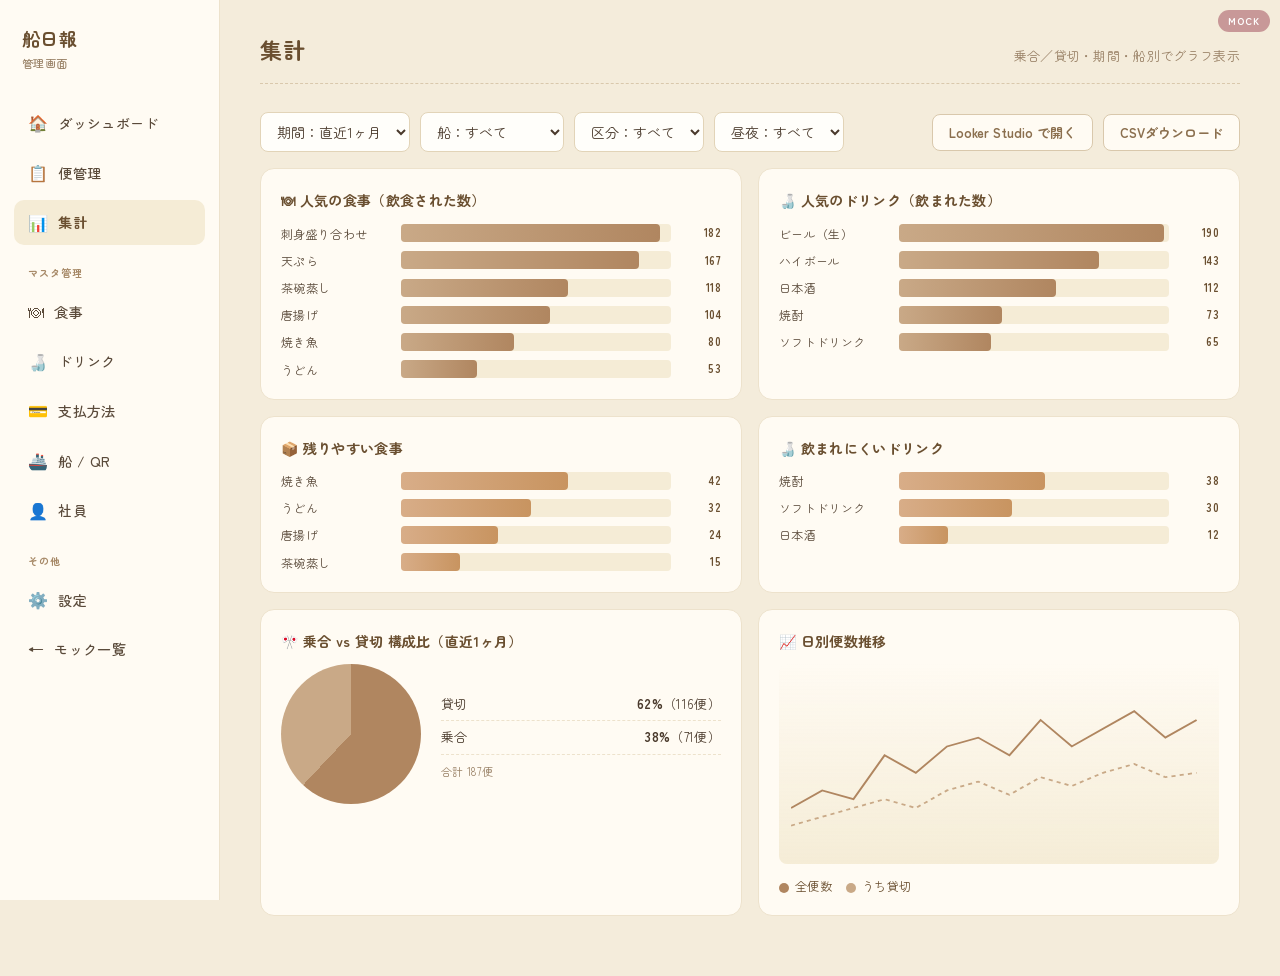
==== admin-analytics.html @ babae994 "Add: 管理画面モック（ダッシュ・便管理・詳細・集計・マスタ・設定）" ====
<!DOCTYPE html>
<html lang="ja">
<head>
<meta charset="UTF-8">
<meta name="viewport" content="width=device-width, initial-scale=1">
<title>集計 ｜ 船日報</title>
<link rel="stylesheet" href="admin.css">
<style>
  .line-chart {
    height: 200px;
    background: linear-gradient(to top, #f5ecd6, transparent);
    border-radius: 8px;
    position: relative;
    margin-top: 8px;
    padding: 12px;
  }
  .line-chart svg {
    width: 100%;
    height: 100%;
  }
  .legend {
    display: flex;
    gap: 14px;
    margin-top: 12px;
    font-size: 12px;
    color: #6a4f30;
  }
  .legend .dot {
    display: inline-block;
    width: 10px;
    height: 10px;
    border-radius: 50%;
    margin-right: 6px;
    vertical-align: middle;
  }
  .pie-chart-mock {
    display: flex;
    gap: 20px;
    align-items: center;
  }
  .pie {
    width: 140px;
    height: 140px;
    border-radius: 50%;
    background: conic-gradient(#b08660 0% 62%, #c9a987 62% 100%);
    flex-shrink: 0;
  }
  .pie-legend {
    flex: 1;
    font-size: 13px;
  }
  .pie-legend .li {
    display: flex;
    justify-content: space-between;
    padding: 6px 0;
    border-bottom: 1px dashed #ede2cc;
  }
</style>
</head>
<body>
<div class="mock-badge">MOCK</div>
<div class="admin-shell">

  <aside class="admin-nav">
    <div class="brand">船日報<small>管理画面</small></div>
    <ul>
      <li><a href="admin.html"><span class="nav-icon">🏠</span>ダッシュボード</a></li>
      <li><a href="admin-voyages.html"><span class="nav-icon">📋</span>便管理</a></li>
      <li><a href="admin-analytics.html" class="active"><span class="nav-icon">📊</span>集計</a></li>
    </ul>
    <div class="nav-section">マスタ管理</div>
    <ul>
      <li><a href="admin-masters.html?tab=food"><span class="nav-icon">🍽</span>食事</a></li>
      <li><a href="admin-masters.html?tab=drink"><span class="nav-icon">🍶</span>ドリンク</a></li>
      <li><a href="admin-masters.html?tab=payment"><span class="nav-icon">💳</span>支払方法</a></li>
      <li><a href="admin-masters.html?tab=ship"><span class="nav-icon">🚢</span>船 / QR</a></li>
      <li><a href="admin-masters.html?tab=employee"><span class="nav-icon">👤</span>社員</a></li>
    </ul>
    <div class="nav-section">その他</div>
    <ul>
      <li><a href="admin-settings.html"><span class="nav-icon">⚙️</span>設定</a></li>
      <li><a href="index.html"><span class="nav-icon">←</span>モック一覧</a></li>
    </ul>
  </aside>

  <main class="admin-main">
    <div class="page-header">
      <h1>集計</h1>
      <div class="meta">乗合／貸切・期間・船別でグラフ表示</div>
    </div>

    <div class="toolbar">
      <select class="select">
        <option>期間：直近1ヶ月</option>
        <option>直近1週間</option>
        <option>直近3ヶ月</option>
      </select>
      <select class="select">
        <option>船：すべて</option>
        <option>第十八あみ達丸</option>
      </select>
      <select class="select">
        <option>区分：すべて</option>
        <option>乗合</option>
        <option>貸切</option>
      </select>
      <select class="select">
        <option>昼夜：すべて</option>
      </select>
      <div class="spacer"></div>
      <button class="btn btn-secondary">Looker Studio で開く</button>
      <button class="btn btn-secondary">CSVダウンロード</button>
    </div>

    <div class="chart-grid">

      <div class="chart-box">
        <h3>🍽 人気の食事（飲食された数）</h3>
        <div class="bar-chart">
          <div class="bar-row"><span class="bar-label">刺身盛り合わせ</span><div class="bar"><div class="bar-fill" style="width:96%;"></div></div><span class="bar-value">182</span></div>
          <div class="bar-row"><span class="bar-label">天ぷら</span><div class="bar"><div class="bar-fill" style="width:88%;"></div></div><span class="bar-value">167</span></div>
          <div class="bar-row"><span class="bar-label">茶碗蒸し</span><div class="bar"><div class="bar-fill" style="width:62%;"></div></div><span class="bar-value">118</span></div>
          <div class="bar-row"><span class="bar-label">唐揚げ</span><div class="bar"><div class="bar-fill" style="width:55%;"></div></div><span class="bar-value">104</span></div>
          <div class="bar-row"><span class="bar-label">焼き魚</span><div class="bar"><div class="bar-fill" style="width:42%;"></div></div><span class="bar-value">80</span></div>
          <div class="bar-row"><span class="bar-label">うどん</span><div class="bar"><div class="bar-fill" style="width:28%;"></div></div><span class="bar-value">53</span></div>
        </div>
      </div>

      <div class="chart-box">
        <h3>🍶 人気のドリンク（飲まれた数）</h3>
        <div class="bar-chart">
          <div class="bar-row"><span class="bar-label">ビール（生）</span><div class="bar"><div class="bar-fill" style="width:98%;"></div></div><span class="bar-value">190</span></div>
          <div class="bar-row"><span class="bar-label">ハイボール</span><div class="bar"><div class="bar-fill" style="width:74%;"></div></div><span class="bar-value">143</span></div>
          <div class="bar-row"><span class="bar-label">日本酒</span><div class="bar"><div class="bar-fill" style="width:58%;"></div></div><span class="bar-value">112</span></div>
          <div class="bar-row"><span class="bar-label">焼酎</span><div class="bar"><div class="bar-fill" style="width:38%;"></div></div><span class="bar-value">73</span></div>
          <div class="bar-row"><span class="bar-label">ソフトドリンク</span><div class="bar"><div class="bar-fill" style="width:34%;"></div></div><span class="bar-value">65</span></div>
        </div>
      </div>

      <div class="chart-box">
        <h3>📦 残りやすい食事</h3>
        <div class="bar-chart">
          <div class="bar-row"><span class="bar-label">焼き魚</span><div class="bar"><div class="bar-fill" style="width:62%; background:linear-gradient(90deg,#d8ad88,#c89460);"></div></div><span class="bar-value">42</span></div>
          <div class="bar-row"><span class="bar-label">うどん</span><div class="bar"><div class="bar-fill" style="width:48%; background:linear-gradient(90deg,#d8ad88,#c89460);"></div></div><span class="bar-value">32</span></div>
          <div class="bar-row"><span class="bar-label">唐揚げ</span><div class="bar"><div class="bar-fill" style="width:36%; background:linear-gradient(90deg,#d8ad88,#c89460);"></div></div><span class="bar-value">24</span></div>
          <div class="bar-row"><span class="bar-label">茶碗蒸し</span><div class="bar"><div class="bar-fill" style="width:22%; background:linear-gradient(90deg,#d8ad88,#c89460);"></div></div><span class="bar-value">15</span></div>
        </div>
      </div>

      <div class="chart-box">
        <h3>🍶 飲まれにくいドリンク</h3>
        <div class="bar-chart">
          <div class="bar-row"><span class="bar-label">焼酎</span><div class="bar"><div class="bar-fill" style="width:54%; background:linear-gradient(90deg,#d8ad88,#c89460);"></div></div><span class="bar-value">38</span></div>
          <div class="bar-row"><span class="bar-label">ソフトドリンク</span><div class="bar"><div class="bar-fill" style="width:42%; background:linear-gradient(90deg,#d8ad88,#c89460);"></div></div><span class="bar-value">30</span></div>
          <div class="bar-row"><span class="bar-label">日本酒</span><div class="bar"><div class="bar-fill" style="width:18%; background:linear-gradient(90deg,#d8ad88,#c89460);"></div></div><span class="bar-value">12</span></div>
        </div>
      </div>

      <div class="chart-box">
        <h3>🎌 乗合 vs 貸切 構成比（直近1ヶ月）</h3>
        <div class="pie-chart-mock">
          <div class="pie"></div>
          <div class="pie-legend">
            <div class="li"><span><span class="dot" style="background:#b08660;"></span>貸切</span><span><strong>62%</strong>（116便）</span></div>
            <div class="li"><span><span class="dot" style="background:#c9a987;"></span>乗合</span><span><strong>38%</strong>（71便）</span></div>
            <div style="font-size:11px;color:#998166;margin-top:8px;">合計 187便</div>
          </div>
        </div>
      </div>

      <div class="chart-box">
        <h3>📈 日別便数推移</h3>
        <div class="line-chart">
          <svg viewBox="0 0 400 200" preserveAspectRatio="none">
            <polyline points="0,150 30,130 60,140 90,90 120,110 150,80 180,70 210,90 240,50 270,80 300,60 330,40 360,70 390,50"
              fill="none" stroke="#b08660" stroke-width="2"/>
            <polyline points="0,170 30,160 60,150 90,140 120,150 150,130 180,120 210,135 240,115 270,125 300,110 330,100 360,115 390,110"
              fill="none" stroke="#c9a987" stroke-width="2" stroke-dasharray="4 4"/>
          </svg>
        </div>
        <div class="legend">
          <span><span class="dot" style="background:#b08660;"></span>全便数</span>
          <span><span class="dot" style="background:#c9a987;"></span>うち貸切</span>
        </div>
      </div>

    </div>

  </main>
</div>
</body>
</html>
---- admin.css ----
@import url('https://fonts.googleapis.com/css2?family=Zen+Maru+Gothic:wght@400;500;700&display=swap');

* { box-sizing: border-box; }
body {
  margin: 0;
  font-family: 'Zen Maru Gothic', 'Hiragino Maru Gothic ProN', 'Yu Gothic UI', 'Meiryo', sans-serif;
  background: #f4ecdb;
  color: #4a3a2c;
  letter-spacing: 0.02em;
  line-height: 1.6;
}
.mock-badge {
  position: fixed;
  top: 10px;
  right: 10px;
  background: #c89898;
  color: #fff;
  padding: 3px 10px;
  font-size: 10px;
  font-weight: 700;
  border-radius: 12px;
  z-index: 999;
  letter-spacing: 0.1em;
}

.admin-shell {
  display: flex;
  min-height: 100vh;
}

/* ── Sidebar ─────────────────────── */
.admin-nav {
  width: 220px;
  background: #fffbf3;
  border-right: 1px solid #ede2cc;
  padding: 24px 14px;
  position: sticky;
  top: 0;
  height: 100vh;
  overflow-y: auto;
  flex-shrink: 0;
}
.admin-nav .brand {
  font-size: 18px;
  font-weight: 700;
  color: #6a4f30;
  margin-bottom: 28px;
  padding: 0 8px;
}
.admin-nav .brand small {
  display: block;
  font-size: 11px;
  font-weight: 500;
  color: #998166;
  margin-top: 2px;
}
.admin-nav ul {
  list-style: none;
  padding: 0;
  margin: 0;
}
.admin-nav li {
  margin-bottom: 4px;
}
.admin-nav a {
  display: flex;
  align-items: center;
  padding: 10px 14px;
  border-radius: 10px;
  text-decoration: none;
  color: #5a4a3a;
  font-size: 14px;
  font-weight: 500;
  transition: all 0.15s;
}
.admin-nav a:hover {
  background: #faf3e2;
}
.admin-nav a.active {
  background: #f5ecd6;
  color: #6a4f30;
  font-weight: 700;
}
.admin-nav .nav-icon {
  margin-right: 10px;
  font-size: 16px;
}
.admin-nav .nav-section {
  font-size: 10px;
  font-weight: 700;
  color: #a68866;
  text-transform: uppercase;
  letter-spacing: 0.1em;
  margin: 20px 14px 8px;
}

/* ── Main ─────────────────────── */
.admin-main {
  flex: 1;
  padding: 32px 40px 60px;
  max-width: 1200px;
}
.page-header {
  display: flex;
  justify-content: space-between;
  align-items: flex-end;
  margin-bottom: 28px;
  padding-bottom: 16px;
  border-bottom: 1px dashed #d9c8ac;
}
.page-header h1 {
  font-size: 22px;
  font-weight: 700;
  color: #6a4f30;
  margin: 0;
  letter-spacing: 0.05em;
}
.page-header .meta {
  font-size: 13px;
  color: #998166;
}

/* ── Cards & Tables ─────────────────────── */
.card {
  background: #fffbf3;
  border: 1px solid #ede2cc;
  border-radius: 14px;
  padding: 20px 22px;
  margin-bottom: 16px;
}
.card-title {
  font-size: 15px;
  font-weight: 700;
  color: #6a4f30;
  margin: 0 0 14px;
}
.kpi-grid {
  display: grid;
  grid-template-columns: repeat(4, 1fr);
  gap: 16px;
  margin-bottom: 24px;
}
.kpi {
  background: #fffbf3;
  border: 1px solid #ede2cc;
  border-radius: 14px;
  padding: 16px 18px;
}
.kpi .label {
  font-size: 12px;
  color: #998166;
  margin-bottom: 6px;
}
.kpi .value {
  font-size: 28px;
  font-weight: 700;
  color: #6a4f30;
  line-height: 1;
}
.kpi .value small {
  font-size: 13px;
  font-weight: 500;
  color: #998166;
  margin-left: 4px;
}
.kpi.alert .value { color: #b86464; }

table.data {
  width: 100%;
  border-collapse: collapse;
  font-size: 13px;
}
table.data th, table.data td {
  text-align: left;
  padding: 10px 12px;
  border-bottom: 1px solid #ede2cc;
}
table.data th {
  background: #faf3e2;
  font-size: 12px;
  font-weight: 700;
  color: #6a4f30;
}
table.data tbody tr:hover {
  background: #faf3e2;
}
.pill {
  display: inline-block;
  padding: 3px 10px;
  border-radius: 10px;
  font-size: 11px;
  font-weight: 600;
}
.pill-done { background: #e3eed1; color: #5a7a3a; }
.pill-pending { background: #f0e5d0; color: #8a7866; }
.pill-warn { background: #f5e1c0; color: #8a6a3a; }
.pill-info { background: #e0e8f0; color: #4a6a7a; }

/* ── Buttons ─────────────────────── */
.btn {
  display: inline-block;
  padding: 8px 16px;
  border-radius: 8px;
  font-size: 13px;
  font-weight: 600;
  cursor: pointer;
  text-decoration: none;
  border: none;
  font-family: inherit;
}
.btn-primary {
  background: #b08660;
  color: #fffbf3;
}
.btn-primary:hover { background: #8b6f4e; }
.btn-secondary {
  background: #fffbf3;
  color: #8b6f4e;
  border: 1px solid #d9c8ac;
}
.btn-secondary:hover { background: #f5ecd6; }
.btn-danger {
  background: #fffbf3;
  color: #b86464;
  border: 1px solid #e8c8b8;
}
.btn-sm {
  padding: 5px 10px;
  font-size: 12px;
}

/* ── Form & Input ─────────────────────── */
input.text, select.select {
  padding: 8px 12px;
  border: 1px solid #e2d4b8;
  border-radius: 8px;
  font-size: 14px;
  background: #fffefa;
  color: #4a3a2c;
  font-family: inherit;
}

/* ── Tabs ─────────────────────── */
.tabs {
  display: flex;
  gap: 4px;
  border-bottom: 1px solid #ede2cc;
  margin-bottom: 20px;
}
.tabs a {
  padding: 10px 18px;
  text-decoration: none;
  color: #998166;
  font-size: 14px;
  font-weight: 600;
  border-bottom: 2px solid transparent;
  margin-bottom: -1px;
}
.tabs a.active {
  color: #6a4f30;
  border-bottom-color: #b08660;
}
.tabs a:hover {
  color: #6a4f30;
}

.toolbar {
  display: flex;
  gap: 10px;
  align-items: center;
  margin-bottom: 16px;
  flex-wrap: wrap;
}
.toolbar .spacer { flex: 1; }

/* ── Status grid ─────────────────────── */
.status-grid {
  display: grid;
  grid-template-columns: repeat(auto-fill, minmax(260px, 1fr));
  gap: 12px;
}
.status-card {
  background: #fffbf3;
  border: 1px solid #ede2cc;
  border-radius: 12px;
  padding: 14px 16px;
}
.status-card .name {
  font-size: 14px;
  font-weight: 700;
  color: #5a4a3a;
  margin-bottom: 10px;
}
.status-row {
  display: flex;
  gap: 8px;
}
.status-step {
  flex: 1;
  text-align: center;
  padding: 6px 0;
  border-radius: 8px;
  font-size: 12px;
  border: 1px solid #ede2cc;
  background: #faf3e2;
  color: #998166;
}
.status-step.done {
  background: #e3eed1;
  border-color: #c6d6a3;
  color: #5a7a3a;
}

/* ── Charts placeholder ─────────────────────── */
.chart-grid {
  display: grid;
  grid-template-columns: repeat(2, 1fr);
  gap: 16px;
}
.chart-box {
  background: #fffbf3;
  border: 1px solid #ede2cc;
  border-radius: 14px;
  padding: 20px;
}
.chart-box h3 {
  font-size: 14px;
  font-weight: 700;
  margin: 0 0 12px;
  color: #6a4f30;
}
.bar-chart {
  display: flex;
  flex-direction: column;
  gap: 8px;
}
.bar-row {
  display: flex;
  align-items: center;
  gap: 10px;
}
.bar-row .bar-label {
  width: 110px;
  font-size: 12px;
  color: #5a4a3a;
}
.bar-row .bar {
  flex: 1;
  background: #f5ecd6;
  border-radius: 4px;
  height: 18px;
  position: relative;
}
.bar-row .bar-fill {
  background: linear-gradient(90deg, #c9a987, #b08660);
  height: 100%;
  border-radius: 4px;
}
.bar-row .bar-value {
  font-size: 11px;
  color: #6a4f30;
  width: 40px;
  text-align: right;
  font-weight: 600;
}

/* QR */
.qr-thumb {
  width: 56px;
  height: 56px;
  background: repeating-linear-gradient(45deg, #4a3a2c, #4a3a2c 3px, #fffbf3 3px, #fffbf3 6px);
  border-radius: 6px;
  display: inline-block;
  vertical-align: middle;
}

.empty-hint {
  text-align: center;
  padding: 40px 20px;
  color: #998166;
  font-size: 13px;
}
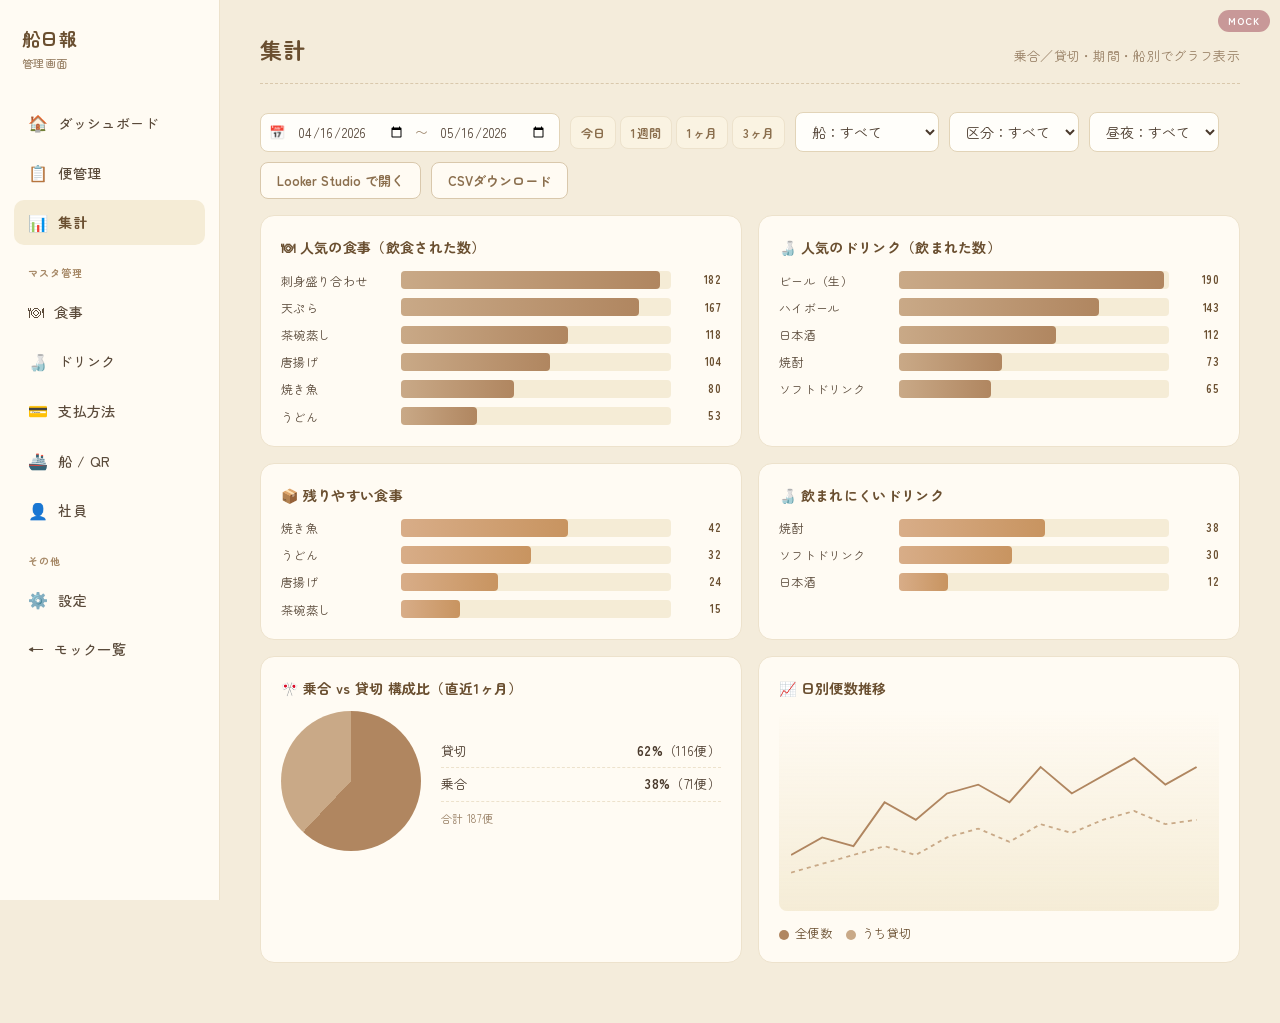
==== commit b580ee60: "期間フィルタを日付ピッカーに変更（カレンダー入力＋プリセット）" ====
--- a/admin-analytics.html
+++ b/admin-analytics.html
@@ -90,11 +90,18 @@
     </div>
 
     <div class="toolbar">
-      <select class="select">
-        <option>期間：直近1ヶ月</option>
-        <option>直近1週間</option>
-        <option>直近3ヶ月</option>
-      </select>
+      <span class="date-range">
+        <span class="icon">📅</span>
+        <input class="date" type="date" value="2026-04-16">
+        <span class="sep">〜</span>
+        <input class="date" type="date" value="2026-05-16">
+      </span>
+      <span class="date-presets">
+        <a href="#">今日</a>
+        <a href="#">1週間</a>
+        <a href="#">1ヶ月</a>
+        <a href="#">3ヶ月</a>
+      </span>
       <select class="select">
         <option>船：すべて</option>
         <option>第十八あみ達丸</option>
--- a/admin.css
+++ b/admin.css
@@ -230,7 +230,7 @@
 }
 
 /* ── Form & Input ─────────────────────── */
-input.text, select.select {
+input.text, select.select, input.date {
   padding: 8px 12px;
   border: 1px solid #e2d4b8;
   border-radius: 8px;
@@ -238,6 +238,48 @@
   background: #fffefa;
   color: #4a3a2c;
   font-family: inherit;
+}
+.date-range {
+  display: inline-flex;
+  align-items: center;
+  gap: 6px;
+  background: #fffefa;
+  border: 1px solid #e2d4b8;
+  border-radius: 8px;
+  padding: 4px 8px;
+}
+.date-range input.date {
+  border: none;
+  padding: 4px 4px;
+  background: transparent;
+  font-size: 13px;
+}
+.date-range .sep {
+  color: #998166;
+  font-size: 13px;
+}
+.date-range .icon {
+  color: #998166;
+  font-size: 13px;
+  margin-right: 2px;
+}
+.date-presets {
+  display: inline-flex;
+  gap: 4px;
+}
+.date-presets a {
+  display: inline-block;
+  padding: 6px 10px;
+  border-radius: 8px;
+  background: #faf3e2;
+  color: #8b6f4e;
+  text-decoration: none;
+  font-size: 12px;
+  font-weight: 600;
+  border: 1px solid #ede2cc;
+}
+.date-presets a:hover {
+  background: #f5ecd6;
 }
 
 /* ── Tabs ─────────────────────── */
